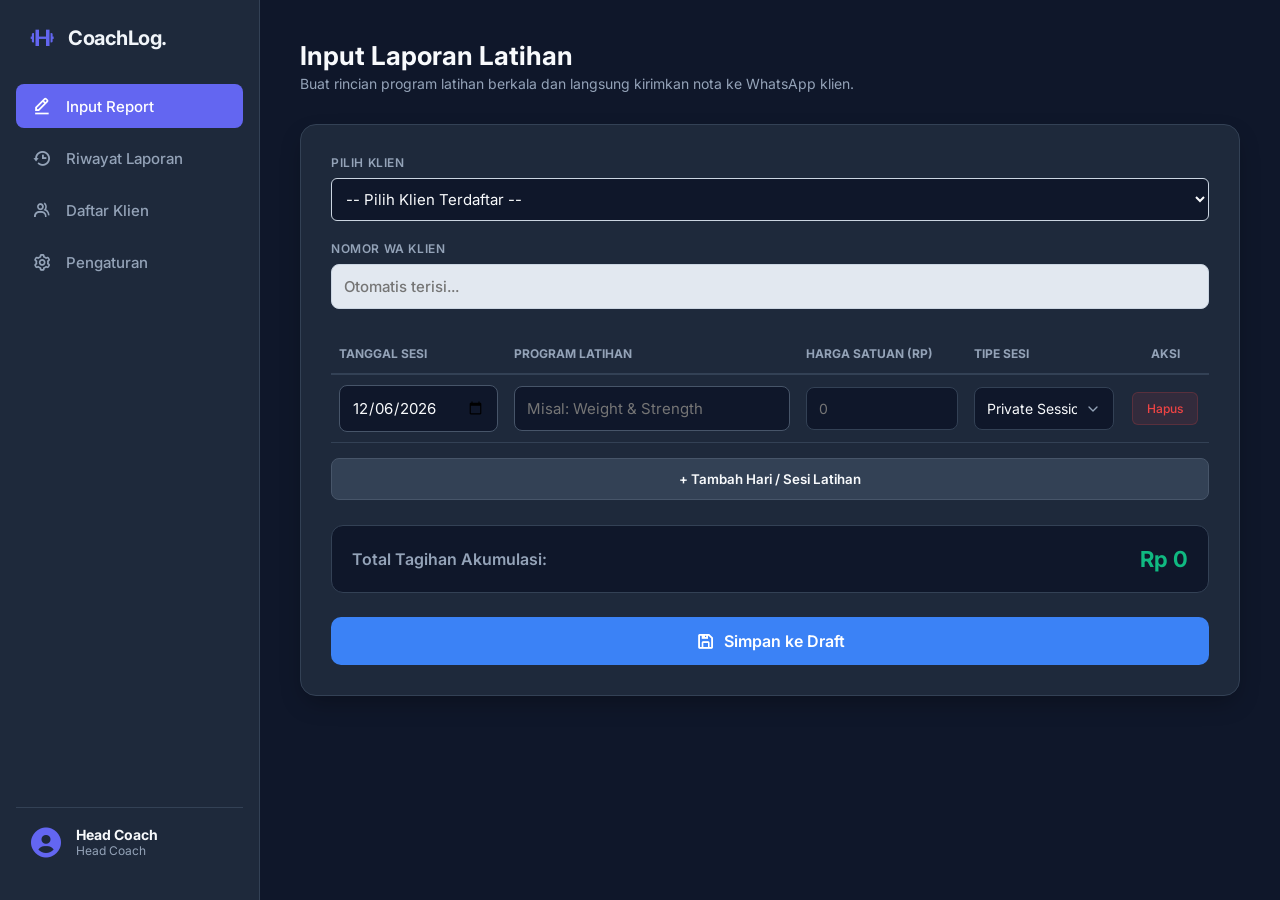
==== index.html @ 39aa190c "Add files via upload" ====
<!DOCTYPE html>
<html lang="id">
<head>
    <meta charset="UTF-8">
    <meta name="viewport" content="width=device-width, initial-scale=1.0">
    <title>Input Report — CoachLog</title>
    <link href="https://fonts.googleapis.com/css2?family=Inter:wght@400;500;600;700&display=swap" rel="stylesheet">
    <link href="https://unpkg.com/boxicons@2.1.4/css/boxicons.min.css" rel="stylesheet">
    <link rel="stylesheet" href="style.css">
</head>
<body>

    <!-- SIDEBAR NAVIGATION -->
    <div class="sidebar">
        <div>
            <div class="brand">
                <i class='bx bx-dumbbell'></i>
                <span>CoachLog.</span>
            </div>
            
            <ul class="menu-list">
                <li>
                    <a href="input.html" class="menu-item active">
                        <i class='bx bx-edit-alt'></i>
                        <span>Input Report</span>
                    </a>
                </li>
                <li>
                    <a href="riwayat.html" class="menu-item">
                        <i class='bx bx-history'></i>
                        <span>Riwayat Laporan</span>
                    </a>
                </li>
                <li>
                    <a href="klien.html" class="menu-item">
                        <i class='bx bx-group'></i>
                        <span>Daftar Klien</span>
                    </a>
                </li>
                <li>
                    <a href="pengaturan.html" class="menu-item">
                        <i class='bx bx-cog'></i>
                        <span>Pengaturan</span>
                    </a>
                </li>
            </ul>
        </div>

        <div class="user-profile">
            <i class='bx bxs-user-circle'></i>
            <div class="user-info">
                <h4>Head Coach</h4>
                <p>Internal Operator</p>
            </div>
        </div>
    </div>

    <!-- MAIN APP CONTENT -->
    <div class="main-content">
        <div class="page-header">
            <h2>Input Laporan Latihan</h2>
            <p>Buat rincian program latihan berkala dan langsung kirimkan nota ke WhatsApp klien.</p>
        </div>
        <div class="panel">

            <!-- Tambahkan ini tepat di bawah <div class="panel"> -->
<input type="hidden" id="edit-draft-id" value="">

            <div class="form-group">
    <label for="client-select">Pilih Klien</label>
    <!-- Diubah menjadi dropdown dinamis -->
    <select id="client-select" onchange="autoFillNomorWA()" style="width: 100%; padding: 10px; border-radius: 6px; border: 1px solid #cbd5e1; font-family: 'Inter', sans-serif;">
        <option value="">-- Pilih Klien Terdaftar --</option>
    </select>
</div>

<div class="form-group" style="margin-top: 15px;">
    <label for="client-phone">Nomor WA Klien</label>
    <!-- Diberikan tambahan color: #1e293b (warna teks gelap) agar terbaca jelas -->
    <input type="text" id="client-phone" placeholder="Otomatis terisi..." readonly style="background-color: #e2e8f0; color: #1e293b; font-weight: 500; cursor: not-allowed; border: 1px solid #cbd5e1;">
</div>

            <div class="table-container">
                <table class="session-table">
                    <thead>
                        <tr>
                            <th style="width: 20%;">Tanggal Sesi</th>
                            <th style="width: 35%;">Program Latihan</th>
                            <th style="width: 20%;">Harga Satuan (Rp)</th>
                            <th style="width: 15%;">Tipe Sesi</th>
                            <th style="width: 10%; text-align: center;">Aksi</th>
                        </tr>
                    </thead>
                    <tbody id="session-body">
                        <!-- Baris input data akan di-render di sini via JS -->
                    </tbody>
                </table>
            </div>

            <button type="button" class="btn-add-row" onclick="tambahBarisSesi()">+ Tambah Hari / Sesi Latihan</button>

            <div class="summary-box">
                <span style="color:#94a3b8; font-weight:600;">Total Tagihan Akumulasi:</span>
                <span class="total-price" id="total-biaya">Rp 0</span>
            </div>

            <!-- Bagian pembungkus tombol di bawah container total tagihan -->
<div class="action-buttons-container" style="margin-top: 24px;">
    <button type="button" class="btn-submit" onclick="simpanKeDaftarProgram()" style="background-color: #3b82f6; width: 100%;">
        <i class='bx bx-save' style="font-size: 20px;"></i> Simpan ke Draft
    </button>
</div>
        </div>
    </div>

    <script src="script.js"></script>
</body>
</html>
---- style.css ----
/* Reset & Base Styles */
* {
    box-sizing: border-box;
    margin: 0;
    padding: 0;
    font-family: 'Inter', sans-serif;
}

body {
    background-color: #0f172a;
    color: #f1f5f9;
    display: flex;
    min-height: 100vh;
    overflow: hidden;
}

/* SIDEBAR STYLES */
.sidebar {
    width: 260px;
    background-color: #1e293b;
    border-right: 1px solid #334155;
    display: flex;
    flex-direction: column;
    justify-content: space-between;
    padding: 24px 16px;
    transition: all 0.3s ease;
}

.brand {
    display: flex;
    align-items: center;
    gap: 12px;
    padding: 0 12px;
    margin-bottom: 32px;
}

.brand i {
    font-size: 28px;
    color: #6366f1;
}

.brand span {
    font-size: 20px;
    font-weight: 700;
    letter-spacing: -0.5px;
}

.menu-list {
    list-style: none;
    display: flex;
    flex-direction: column;
    gap: 8px;
}

.menu-item {
    display: flex;
    align-items: center;
    gap: 14px;
    padding: 12px 16px;
    color: #94a3b8;
    text-decoration: none;
    border-radius: 8px;
    font-weight: 500;
    font-size: 15px;
    cursor: pointer;
    transition: all 0.2s ease;
}

.menu-item:hover, .menu-item.active {
    color: #f8fafc;
    background-color: #334155;
}

.menu-item.active {
    background-color: #6366f1;
    color: white;
}

.menu-item i {
    font-size: 20px;
}

.user-profile {
    display: flex;
    align-items: center;
    gap: 12px;
    padding: 16px 12px;
    border-top: 1px solid #334155;
    margin-top: auto;
}

.user-profile i {
    font-size: 36px;
    color: #6366f1;
}

.user-info h4 {
    font-size: 14px;
    color: #f8fafc;
}

.user-info p {
    font-size: 12px;
    color: #94a3b8;
}

/* MAIN CONTENT STYLES */
.main-content {
    flex: 1;
    padding: 40px;
    overflow-y: auto;
    height: 100vh;
}

.page-header {
    margin-bottom: 32px;
}

.page-header h2 {
    font-size: 26px;
    font-weight: 700;
    color: #f8fafc;
}

.page-header p {
    color: #94a3b8;
    font-size: 14px;
    margin-top: 4px;
}

/* CARD PANEL CONTAINER */
.panel {
    background-color: #1e293b;
    border: 1px solid #334155;
    border-radius: 16px;
    padding: 30px;
    box-shadow: 0 10px 25px -5px rgba(0, 0, 0, 0.3);
}

/* FORM LOGIC */
.form-group { 
    margin-bottom: 20px; 
}

.form-row { 
    display: flex; 
    gap: 15px; 
}

.form-row .form-group { 
    flex: 1; 
}

label { 
    display: block; 
    font-size: 12px; 
    font-weight: 600; 
    color: #94a3b8; 
    text-transform: uppercase; 
    margin-bottom: 8px; 
    letter-spacing: 0.05em; 
}

input[type="text"], input[type="tel"], input[type="date"], select {
    width: 100%; 
    padding: 12px; 
    border: 1px solid #475569; 
    border-radius: 8px; 
    font-size: 15px; 
    color: #f8fafc; 
    background-color: #0f172a; 
    outline: none;
}

input:focus, select:focus { 
    border-color: #6366f1; 
}

/* SESSION TABLE */
.table-container { 
    margin-top: 25px; 
    overflow-x: auto; 
}

.session-table { 
    width: 100%; 
    border-collapse: collapse; 
    text-align: left; 
}

.session-table th { 
    font-size: 12px; 
    text-transform: uppercase; 
    color: #94a3b8; 
    padding: 12px 8px; 
    border-bottom: 2px solid #334155; 
}

.session-table td { 
    padding: 10px 8px; 
    border-bottom: 1px solid #334155; 
    vertical-align: middle; 
}

/* BUTTONS */
.btn-add-row { 
    background-color: #334155; 
    color: #f8fafc; 
    border: 1px solid #475569; 
    padding: 12px; 
    border-radius: 8px; 
    cursor: pointer; 
    width: 100%; 
    margin-top: 15px; 
    font-weight: 600; 
    transition: background 0.2s; 
}

.btn-add-row:hover { 
    background-color: #475569; 
}

.btn-delete { 
    background-color: #ef4444; 
    color: white; 
    border: none; 
    padding: 8px 12px; 
    border-radius: 6px; 
    cursor: pointer; 
    font-weight: 600; 
    font-size: 13px; 
    display: inline-flex; 
    align-items: center; 
    gap: 4px; 
}

.btn-delete:hover { 
    background-color: #dc2626; 
}

.btn-delete-sm { 
    background-color: rgba(239, 68, 68, 0.2); 
    color: #f87171; 
    border: 1px solid rgba(239, 68, 68, 0.4); 
    padding: 6px 10px; 
    border-radius: 6px; 
    cursor: pointer; 
    font-size: 12px; 
    font-weight: 500; 
    transition: all 0.2s; 
}

.btn-delete-sm:hover { 
    background-color: #ef4444; 
    color: white; 
}

.summary-box { 
    margin-top: 25px; 
    padding: 20px; 
    background-color: #0f172a; 
    border-radius: 12px; 
    border: 1px solid #334155; 
    display: flex; 
    justify-content: space-between; 
    align-items: center; 
}

.total-price { 
    font-size: 22px; 
    font-weight: 700; 
    color: #10b981; 
}

.btn-submit { 
    display: flex; 
    justify-content: center; 
    align-items: center; 
    gap: 8px; 
    width: 100%; 
    background-color: #25d366; 
    color: white; 
    border: none; 
    padding: 14px; 
    font-size: 16px; 
    font-weight: 600; 
    border-radius: 8px; 
    cursor: pointer; 
    margin-top: 20px; 
}

.btn-submit:hover { 
    background-color: #20ba5a; 
}

/* DATA TABLE (Untuk Halaman Riwayat & Klien) */
.data-table { 
    width: 100%; 
    border-collapse: collapse; 
    margin-top: 15px; 
}

.data-table th, .data-table td { 
    padding: 14px 16px; 
    text-align: left; 
    border-bottom: 1px solid #334155; 
    vertical-align: middle; 
}

.data-table th { 
    background-color: #0f172a; 
    color: #94a3b8; 
    font-size: 13px; 
    text-transform: uppercase; 
}

.data-table tbody tr:hover { 
    background-color: #243249; 
}

.badge { 
    padding: 4px 8px; 
    border-radius: 6px; 
    font-size: 12px; 
    font-weight: 600; 
}

.badge-success { 
    background-color: rgba(16, 185, 129, 0.2); 
    color: #10b981; 
}

/* Hiding pages initially */
.page-content { 
    display: none; 
}

.page-content.active { 
    display: block; 
}

/* ==========================================
   MODAL DETAIL STYLES
   ========================================== */
.modal {
    display: none; 
    position: fixed; 
    z-index: 1000; 
    left: 0;
    top: 0;
    width: 100%; 
    height: 100%; 
    background-color: rgba(15, 23, 42, 0.75); 
    backdrop-filter: blur(4px);
    align-items: center;
    justify-content: center;
}

/* Munculkan modal dengan display flex via class JS nanti */
.modal.show {
    display: flex;
}

.modal-content {
    background-color: #1e293b;
    border: 1px solid #334155;
    border-radius: 16px;
    width: 90%;
    max-width: 700px;
    box-shadow: 0 20px 25px -5px rgba(0, 0, 0, 0.5);
    animation: slideDown 0.3s ease-out;
    overflow: hidden;
}

@keyframes slideDown {
    from { transform: translateY(-20px); opacity: 0; }
    to { transform: translateY(0); opacity: 1; }
}

.modal-header {
    padding: 20px 24px;
    border-bottom: 1px solid #334155;
    display: flex;
    justify-content: space-between;
    align-items: center;
}

.modal-header h3 {
    font-size: 18px;
    font-weight: 700;
    color: #f8fafc;
}

.close-modal {
    color: #94a3b8;
    font-size: 28px;
    font-weight: 500;
    cursor: pointer;
    transition: color 0.2s;
}

.close-modal:hover {
    color: #f1f5f9;
}

.modal-body {
    padding: 24px;
}

.modal-meta-info {
    background-color: #0f172a;
    padding: 14px 18px;
    border-radius: 8px;
    border: 1px solid #334155;
    margin-bottom: 20px;
    display: flex;
    justify-content: space-between;
}

.modal-meta-info p {
    font-size: 14px;
    color: #cbd5e1;
}

/* Buat baris tabel riwayat utama bisa diklik */
.data-table tbody tr {
    cursor: pointer;
}

/* ==========================================
   MODAL EDIT PROGRAM STYLING (MODERN & CLEAN)
   ========================================== */

/* Overlay Latar Belakang Modal */
.modal {
    display: none; 
    position: fixed; 
    z-index: 1000; 
    left: 0;
    top: 0;
    width: 100%; 
    height: 100%; 
    background-color: rgba(15, 23, 42, 0.6); /* Backdrop agak blur/gelap transparan */
    backdrop-filter: blur(4px);
    align-items: center;
    justify-content: center;
}

/* Tampilkan Modal dengan Flexbox saat kelas .show aktif */
.modal.show {
    display: flex;
}

/* Kontainer Utama Pop-up */
.modal-content {
    background-color: #1e293b; /* Slate 800 - Senada dengan background app */
    color: #f8fafc;
    padding: 30px;
    border-radius: 16px;
    box-shadow: 0 20px 25px -5px rgba(0, 0, 0, 0.3), 0 10px 10px -5px rgba(0, 0, 0, 0.2);
    border: 1px solid #334155;
    position: relative;
    width: 90%;
    max-width: 850px;
    animation: modalFadeIn 0.3s ease-out;
}

@keyframes modalFadeIn {
    from { transform: translateY(-20px); opacity: 0; }
    to { transform: translateY(0); opacity: 1; }
}

/* Tombol Close (Silang) di Pojok Kanan Atas */
.close-btn {
    position: absolute;
    top: 20px;
    right: 20px;
    color: #94a3b8;
    font-size: 24px;
    cursor: pointer;
    transition: color 0.2s;
    line-height: 1;
}

.close-btn:hover {
    color: #ef4444; /* Berubah merah saat di-hover */
}

/* Judul dan Header Modal */
.modal-content h3 {
    margin: 0 0 8px 0;
    font-size: 20px;
    font-weight: 600;
    color: #ffffff;
}

.modal-content p {
    color: #94a3b8;
    margin: 0 0 24px 0;
    font-size: 14px;
}

.modal-content p strong {
    color: #3b82f6; /* Nama klien diberi warna aksen biru */
}

/* Styling Tabel Dinamis di Dalam Modal */
.main-table {
    width: 100%;
    border-collapse: collapse;
    margin-bottom: 16px;
}

.main-table th {
    text-align: left;
    padding: 10px 12px;
    color: #94a3b8;
    font-size: 13px;
    font-weight: 500;
    border-bottom: 2px solid #334155;
}

.main-table td {
    padding: 8px 6px;
    vertical-align: middle;
}

/* Perbaikan Input, Select, & Date di dalam Modal */
.modal-date-input,
.modal-program-name-input,
.modal-program-price-input,
.modal-type-input {
    width: 100%;
    padding: 10px 12px;
    background-color: #0f172a; /* Latar belakang input gelap (Slate 900) */
    border: 1px solid #334155;
    border-radius: 8px;
    color: #f8fafc; /* Warna teks putih/terang */
    font-size: 14px;
    outline: none;
    transition: border-color 0.2s;
    box-sizing: border-box;
}

.modal-date-input:focus,
.modal-program-name-input:focus,
.modal-program-price-input:focus,
.modal-type-input:focus {
    border-color: #3b82f6; /* Highlight biru saat fokus */
}

/* Menghilangkan spinner bawaan pada input number harga */
.modal-program-price-input::-webkit-outer-spin-button,
.modal-program-price-input::-webkit-inner-spin-button {
    -webkit-appearance: none;
    margin: 0;
}

/* Styling Tombol Aksi (+ Tambah Sesi) */
.btn-add {
    background-color: transparent;
    color: #3b82f6;
    border: 1px dashed #3b82f6;
    padding: 10px 16px;
    border-radius: 8px;
    cursor: pointer;
    font-weight: 500;
    font-size: 14px;
    transition: all 0.2s;
}

.btn-add:hover {
    background-color: rgba(59, 130, 246, 0.1);
}

/* Area Footer Modal (Total & Button Simpan) */
.total-container {
    margin-top: 20px;
    padding-top: 15px;
    border-top: 1px solid #334155;
}

.total-container h4 {
    margin: 0;
    font-size: 15px;
    color: #94a3b8;
}

/* Tombol Simpan Perubahan Utama */
.btn-submit {
    width: 100%;
    padding: 14px;
    background-color: #10b981; /* Hijau Emerald */
    color: #ffffff;
    border: none;
    border-radius: 10px;
    font-size: 16px;
    font-weight: 600;
    cursor: pointer;
    transition: background-color 0.2s;
    margin-top: 20px;
}

.btn-submit:hover {
    background-color: #059669;
}

/* ==========================================
   PERBAIKAN TAMPILAN HALAMAN INPUT UTAMA
   ========================================== */

/* Merapikan susunan judul kolom tabel input agar presisi */
.main-table th {
    color: #64748b; /* Abu-abu muted profesional */
    font-size: 12px;
    text-transform: uppercase;
    letter-spacing: 0.05em;
    padding-bottom: 12px;
}

/* Base style untuk semua field input di dalam tabel form utama */
.date-input,
.program-name-input,
.program-price-input,
.type-input {
    width: 100%;
    padding: 12px;
    background-color: #0f172a !important; /* Memaksa warna latar gelap Slate 900 */
    border: 1px solid #334155;
    border-radius: 8px;
    color: #f8fafc !important; /* Memaksa warna teks terang */
    font-size: 14px;
    outline: none;
    transition: all 0.2s ease;
    box-sizing: border-box;
}

/* Efek saat input mendapati focus/diklik */
.date-input:focus,
.program-name-input:focus,
.program-price-input:focus,
.type-input:focus {
    border-color: #3b82f6;
    box-shadow: 0 0 0 2px rgba(59, 130, 246, 0.2);
}

/* Sembunyikan spinner/panah naik turun bawaan browser pada input harga */
.program-price-input::-webkit-outer-spin-button,
.program-price-input::-webkit-inner-spin-button {
    -webkit-appearance: none;
    margin: 0;
}
.program-price-input {
    -moz-appearance: textfield; /* Untuk Firefox */
}

/* Perbaikan dropdown tipe sesi agar teks "Single Session" tidak terpotong */
.type-input {
    appearance: none; /* Hapus gaya bawaan OS */
    background-image: url("data:image/svg+xml;charset=UTF-8,%3Csvg xmlns='http://www.w3.org/2000/svg' viewBox='0 0 24 24' fill='none' stroke='%2394a3b8' stroke-width='2' stroke-linecap='round' stroke-linejoin='round'%3E%3Cpolyline points='6 9 12 15 18 9'%3E%3C/polyline%3E%3C/svg%3E");
    background-repeat: no-repeat;
    background-position: right 12px center;
    background-size: 16px;
    padding-right: 36px; /* Memberi ruang untuk panah custom */
    min-width: 140px; /* Mencegah teks terpotong */
}

/* Modifikasi tombol "+ Tambah Hari / Sesi Latihan" */
.btn-add-session-main {
    width: 100%;
    padding: 14px;
    background-color: rgba(51, 65, 85, 0.5);
    border: 1px dashed #475569;
    color: #94a3b8;
    border-radius: 8px;
    font-weight: 500;
    cursor: pointer;
    transition: all 0.2s;
}

.btn-add-session-main:hover {
    background-color: rgba(59, 130, 246, 0.1);
    border-color: #3b82f6;
    color: #3b82f6;
}

/* Tombol Hapus Baris Sesi kecil */
.btn-delete-sm {
    background-color: rgba(239, 68, 68, 0.1);
    color: #ef4444;
    border: 1px solid rgba(239, 68, 68, 0.2);
    padding: 8px 14px;
    border-radius: 6px;
    cursor: pointer;
    font-weight: 500;
    transition: all 0.2s;
}

.btn-delete-sm:hover {
    background-color: #ef4444;
    color: #ffffff;
}

/* Efek Hover Tombol Aksi di Modal Preview */
.btn-action-wa:hover {
    background-color: #1ebd59 !important;
    transform: translateY(-1px);
    box-shadow: 0 4px 12px rgba(37, 211, 102, 0.2);
}

.btn-action-approve:hover {
    background-color: #059669 !important;
    transform: translateY(-1px);
    box-shadow: 0 4px 12px rgba(16, 185, 129, 0.2);
}

.btn-action-wa, .btn-action-approve {
    transition: all 0.2s ease;
}

/* =======================================================
   📱 KODE MOBILE - TRANSFORMASI NAVIGASI ATAS HORIZONTAL
   Aman 100% Tanpa Mengubah Struktur HTML & Script JS PC
   ======================================================= */
@media (max-width: 768px) {

    /* --- 1. PENGAMAN HEDER & TATA LETAK UTAMA --- */
    body {
        font-size: 14px;
        background-color: #0f172a; 
        overflow-x: hidden; /* Mencegah drama layar geser kanan-kiri */
        padding-top: 60px; /* Beri ruang agar konten tidak tertutup navigasi atas */
    }

    .container {
        width: 100% !important;
        max-width: 480px; 
        margin: 0 auto;
        padding: 16px;
        box-sizing: border-box;
    }

    /* Hilangkan margin kiri PC, buat konten utama memenuhi layar HP */
    .main-content {
        margin-left: 0 !important;
        width: 100% !important;
        padding: 10px 0 !important;
    }

    /* --- 2. TRANSFORMATION SIDEBAR MENJADI NAVATAS HORIZONTAL --- */
    .sidebar {
        position: fixed !important;
        top: 0 !important;
        left: 0 !important;
        width: 100% !important;
        height: 60px !important; /* Tinggi tipis bar atas */
        background-color: #1e293b !important;
        z-index: 99999 !important;
        box-shadow: 0 4px 6px -1px rgba(0, 0, 0, 0.2);
        padding: 0 10px !important;
        box-sizing: border-box;
        
        /* Ubah arah susunan dari atas-bawah menjadi kiri-kanan */
        display: flex !important;
        flex-direction: row !important;
        align-items: center !important;
        justify-content:开; /* Biarkan menu berjejer alami */
    }

    /* Sembunyikan Logo/Brand & Profil User di HP agar space bar atas maksimal untuk Menu */
    .sidebar .brand,
    .sidebar .user-profile,
    .sidebar .profile-section,
    .sidebar [class*="profile"],
    .sidebar [class*="user"] {
        display: none !important;
    }

    /* Pembungkus daftar menu di dalam sidebar (biasanya berupa <ul> atau <div>) */
    .sidebar ul, .sidebar .nav-links, .sidebar .menu-items {
        display: flex !important;
        flex-direction: row !important; /* Berjejer ke samping */
        width: 100% !important;
        height: 100% !important;
        margin: 0 !important;
        padding: 0 !important;
        align-items: center !important;
        gap: 8px !important;
        
        /* Kunci Utama: Mengaktifkan geser samping (Scroll Horizontal) via jempol */
        overflow-x: auto !important;
        white-space: nowrap !important;
        -webkit-overflow-scrolling: touch; /* Scroll halus di Safari iPhone */
    }

    /* Hilangkan scrollbar bawaan browser agar bar navigasi atas terlihat estetik */
    .sidebar ul::-webkit-scrollbar, 
    .sidebar .nav-links::-webkit-scrollbar {
        display: none !important;
    }

    /* Merapikan item tombol menu di dalam navigasi atas */
    .sidebar ul li, .sidebar a {
        display: inline-block !important;
        padding: 8px 14px !important;
        font-size: 13px !important;
        border-radius: 8px !important;
        white-space: nowrap !important; /* Cegah teks menu terlipat ke bawah */
    }

    /* Matikan tombol hamburger bawaan uji coba mobile sebelumnya agar tidak mengganggu */
    .menu-toggle-btn {
        display: none !important;
    }

    /* --- 3. TEKUK FORM UTAMA (PILIH KLIEN & NOMOR WA) --- */
    .form-group-row, .form-row {
        display: flex !important;
        flex-direction: column !important; /* Lipat menjadi atas-bawah */
        gap: 12px !important;
    }

    .form-group-row .form-group, .form-row .form-group {
        width: 100% !important; /* Lebar penuh yang ergonomis */
    }

    /* Optimasi area sentuh kolom input */
    input, select, textarea {
        width: 100% !important;
        height: 48px !important; 
        font-size: 15px !important; /* Anti auto-zoom otomatis di iPhone */
        border-radius: 12px !important;
    }

    /* --- 4. TRANSOFORMASI TABEL INPUT SESI MENJADI BLOK KARTU VERTIKAL --- */
    .table-container {
        border: none !important;
        background: transparent !important;
        padding: 0 !important;
        margin-top: 25px;
        overflow-x: visible !important; /* Matikan scroll horizontal tabel */
    }

    /* Paksa elemen tabel murni berperilaku seperti block layout */
    .session-table, .main-table,
    .session-table tbody, .main-table tbody {
        display: block !important;
        width: 100% !important;
    }

    /* Sembunyikan header teks PC karena merusak estetika kartu vertikal */
    .session-table thead, .main-table thead {
        display: none !important;
    }

    /* Setiap baris (TR) berubah wujud menjadi Kotak Kartu gelap premium */
    .session-table tbody tr, .main-table tbody tr {
        display: flex !important;
        flex-direction: column !important; /* Input berbaris vertikal ke bawah */
        background-color: #1e293b !important;
        border: 1px solid #334155 !important;
        border-radius: 16px !important;
        padding: 16px !important;
        margin-bottom: 16px !important;
        gap: 10px !important; /* Jarak renggang antar input di dalam kartu */
    }

    /* Kolom input (TD) melebar penuh secara mandiri */
    .session-table tbody td, .main-table tbody td {
        display: block !important;
        width: 100% !important;
        padding: 0 !important;
        border: none !important;
    }

    /* Tombol Hapus Sesi dibuat memanjang penuh di dasar kartu */
    .session-table tbody td button, 
    .main-table tbody td button {
        width: 100% !important;
        height: 44px !important;
        margin-top: 4px;
    }

    /* --- 5. ADJUSTMENT TOMBOL DRAFT & TOTAL BOX --- */
    .btn-add-session, 
    .btn-submit-draft, 
    .total-box {
        width: 100% !important;
        margin-left: 0 !important;
        margin-right: 0 !important;
        border-radius: 12px !important;
        height: 50px !important;
    }
}
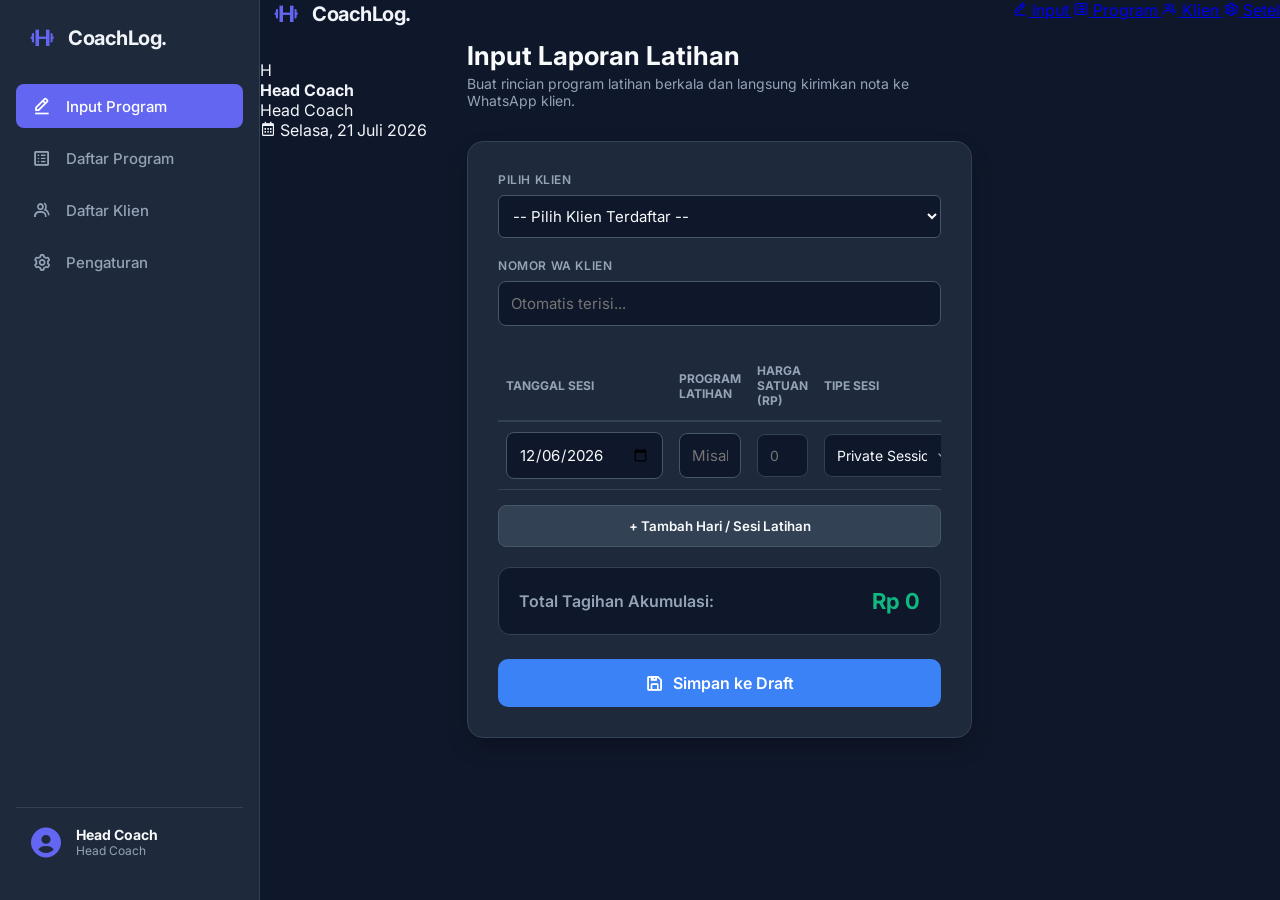
==== commit 8b202700: "Update index.html" ====
--- a/index.html
+++ b/index.html
@@ -9,8 +9,7 @@
     <link rel="stylesheet" href="style.css">
 </head>
 <body>
-
-    <!-- SIDEBAR NAVIGATION -->
+    <!-- SIDEBAR NAVIGATION (Desktop Only) -->
     <div class="sidebar">
         <div>
             <div class="brand">
@@ -20,15 +19,15 @@
             
             <ul class="menu-list">
                 <li>
-                    <a href="input.html" class="menu-item active">
+                    <a href="index.html" class="menu-item active">
                         <i class='bx bx-edit-alt'></i>
-                        <span>Input Report</span>
+                        <span>Input Program</span>
                     </a>
                 </li>
                 <li>
                     <a href="riwayat.html" class="menu-item">
-                        <i class='bx bx-history'></i>
-                        <span>Riwayat Laporan</span>
+                        <i class='bx bx-spreadsheet'></i>
+                        <span>Daftar Program</span>
                     </a>
                 </li>
                 <li>
@@ -55,40 +54,66 @@
         </div>
     </div>
 
+   <!-- MOBILE HEADER (Gaya Card Kontras - Tanpa Lonceng & Semarang) -->
+    <header class="mobile-header">
+        <!-- Bar Atas: Brand -->
+        <div class="mobile-header-top">
+            <div class="brand">
+                <i class='bx bx-dumbbell'></i>
+                <span>CoachLog.</span>
+            </div>
+        </div>
+
+        <!-- Bar Profil & Waktu -->
+        <div class="mobile-profile-section">
+            <div class="profile-avatar" id="mobile-avatar-initial">
+                H
+            </div>
+            <div class="profile-text">
+                <h4 id="mobile-user-name">Head Coach</h4>
+                <p id="mobile-user-role">Head Coach</p>
+            </div>
+            <div class="mobile-date-box">
+                <i class='bx bx-calendar'></i>
+                <span id="mobile-current-date">Selasa, 21 Juli 2026</span>
+            </div>
+        </div>
+    </header>
+
     <!-- MAIN APP CONTENT -->
-    <div class="main-content">
-        <div class="page-header">
-            <h2>Input Laporan Latihan</h2>
-            <p>Buat rincian program latihan berkala dan langsung kirimkan nota ke WhatsApp klien.</p>
+    <div class="main-content">    
+        <div class="page-header" style="display: flex; justify-content: space-between; align-items: center;">
+            <div>
+                <h2>Input Laporan Latihan</h2>
+                <p>Buat rincian program latihan berkala dan langsung kirimkan nota ke WhatsApp klien.</p>
+            </div>
         </div>
-        <div class="panel">
 
-            <!-- Tambahkan ini tepat di bawah <div class="panel"> -->
-<input type="hidden" id="edit-draft-id" value="">
+        <!-- Kotak input (.panel) -->
+        <div class="panel" style="width: 100% !important; max-width: none !important; box-sizing: border-box;">
+            <input type="hidden" id="edit-draft-id" value="">
 
             <div class="form-group">
-    <label for="client-select">Pilih Klien</label>
-    <!-- Diubah menjadi dropdown dinamis -->
-    <select id="client-select" onchange="autoFillNomorWA()" style="width: 100%; padding: 10px; border-radius: 6px; border: 1px solid #cbd5e1; font-family: 'Inter', sans-serif;">
-        <option value="">-- Pilih Klien Terdaftar --</option>
-    </select>
-</div>
+                <label for="client-select">PILIH KLIEN</label>
+                <select id="client-select" onchange="autoFillNomorWA()" style="width: 100%; padding: 10px; border-radius: 6px; font-family: 'Inter', sans-serif;">
+                    <option value="">-- Pilih Klien Terdaftar --</option>
+                </select>
+            </div>
 
-<div class="form-group" style="margin-top: 15px;">
-    <label for="client-phone">Nomor WA Klien</label>
-    <!-- Diberikan tambahan color: #1e293b (warna teks gelap) agar terbaca jelas -->
-    <input type="text" id="client-phone" placeholder="Otomatis terisi..." readonly style="background-color: #e2e8f0; color: #1e293b; font-weight: 500; cursor: not-allowed; border: 1px solid #cbd5e1;">
-</div>
+            <div class="form-group" style="margin-top: 15px;">
+                <label for="client-phone">NOMOR WA KLIEN</label>
+                <input type="text" id="client-phone" placeholder="Otomatis terisi..." readonly style="cursor: not-allowed; width: 100%;">
+            </div>
 
-            <div class="table-container">
-                <table class="session-table">
+            <div class="table-container" style="width: 100%; overflow-x: auto; margin-top: 25px;">
+                <table class="session-table" style="width: 100%; border-collapse: collapse;">
                     <thead>
                         <tr>
-                            <th style="width: 20%;">Tanggal Sesi</th>
-                            <th style="width: 35%;">Program Latihan</th>
-                            <th style="width: 20%;">Harga Satuan (Rp)</th>
-                            <th style="width: 15%;">Tipe Sesi</th>
-                            <th style="width: 10%; text-align: center;">Aksi</th>
+                            <th style="width: 18%;">TANGGAL SESI</th>
+                            <th style="width: 42%;">PROGRAM LATIHAN</th>
+                            <th style="width: 18%;">HARGA SATUAN (RP)</th>
+                            <th style="width: 14%;">TIPE SESI</th>
+                            <th style="width: 8%; text-align: center;">AKSI</th>
                         </tr>
                     </thead>
                     <tbody id="session-body">
@@ -97,22 +122,41 @@
                 </table>
             </div>
 
-            <button type="button" class="btn-add-row" onclick="tambahBarisSesi()">+ Tambah Hari / Sesi Latihan</button>
+            <button type="button" class="btn-add-row" onclick="tambahBarisSesi()" style="width: 100%; margin-top: 15px;">+ Tambah Hari / Sesi Latihan</button>
 
-            <div class="summary-box">
+            <div class="summary-box" style="margin-top: 20px;">
                 <span style="color:#94a3b8; font-weight:600;">Total Tagihan Akumulasi:</span>
                 <span class="total-price" id="total-biaya">Rp 0</span>
             </div>
 
-            <!-- Bagian pembungkus tombol di bawah container total tagihan -->
-<div class="action-buttons-container" style="margin-top: 24px;">
-    <button type="button" class="btn-submit" onclick="simpanKeDaftarProgram()" style="background-color: #3b82f6; width: 100%;">
-        <i class='bx bx-save' style="font-size: 20px;"></i> Simpan ke Draft
-    </button>
-</div>
+            <div class="form-submit-area" style="margin-top: 24px; width: 100% !important; display: block !important;">
+                <button type="button" class="btn-submit" onclick="simpanKeDaftarProgram()" style="background-color: #3b82f6; width: 100% !important; display: flex !important;">
+                    <i class='bx bx-save' style="font-size: 20px;"></i> Simpan ke Draft
+                </button>
+            </div>
         </div>
     </div>
 
+<!-- BOTTOM NAVIGATION (Hanya Tampil di Mobile) -->
+    <nav class="bottom-nav">
+        <a href="index.html" class="bottom-nav-item active">
+            <i class='bx bx-edit-alt'></i>
+            <span>Input</span>
+        </a>
+        <a href="riwayat.html" class="bottom-nav-item">
+            <i class='bx bx-spreadsheet'></i>
+            <span>Program</span>
+        </a>
+        <a href="klien.html" class="bottom-nav-item">
+            <i class='bx bx-group'></i>
+            <span>Klien</span>
+        </a>
+        <a href="pengaturan.html" class="bottom-nav-item">
+            <i class='bx bx-cog'></i>
+            <span>Setel</span>
+        </a>
+    </nav>
+
     <script src="script.js"></script>
 </body>
-</html>+</html>
--- a/style.css
+++ b/style.css
@@ -719,153 +719,93 @@
 }
 
 /* =======================================================
-   📱 KODE MOBILE - TRANSFORMASI NAVIGASI ATAS HORIZONTAL
-   Aman 100% Tanpa Mengubah Struktur HTML & Script JS PC
+   📱 KODE MOBILE PRESISI & PROPORSIONAL (SISTEM LACI)
+   Aman 100% Tanpa Merusak Fungsi Script / HTML Bawaan PC
    ======================================================= */
 @media (max-width: 768px) {
 
-    /* --- 1. PENGAMAN HEDER & TATA LETAK UTAMA --- */
+    /* --- 1. PENGAMAN HALAMAN & SPACING (Beri Jarak Agar Tidak Mepet) --- */
     body {
         font-size: 14px;
         background-color: #0f172a; 
-        overflow-x: hidden; /* Mencegah drama layar geser kanan-kiri */
-        padding-top: 60px; /* Beri ruang agar konten tidak tertutup navigasi atas */
-    }
-
+        overflow-x: hidden; /* Cegah layar geser kanan-kiri */
+    }
+
+    /* Container utama diberi padding kiri-kanan yang pas agar tidak menempel ke pinggir HP */
     .container {
         width: 100% !important;
-        max-width: 480px; 
-        margin: 0 auto;
-        padding: 16px;
+        max-width: 100% !important;
+        padding: 0 20px !important;
         box-sizing: border-box;
     }
 
-    /* Hilangkan margin kiri PC, buat konten utama memenuhi layar HP */
+    /* Konten utama digeser sedikit ke bawah agar tidak tertutup tombol hamburger */
     .main-content {
         margin-left: 0 !important;
         width: 100% !important;
-        padding: 10px 0 !important;
-    }
-
-    /* --- 2. TRANSFORMATION SIDEBAR MENJADI NAVATAS HORIZONTAL --- */
-    .sidebar {
-        position: fixed !important;
-        top: 0 !important;
-        left: 0 !important;
-        width: 100% !important;
-        height: 60px !important; /* Tinggi tipis bar atas */
-        background-color: #1e293b !important;
-        z-index: 99999 !important;
-        box-shadow: 0 4px 6px -1px rgba(0, 0, 0, 0.2);
-        padding: 0 10px !important;
-        box-sizing: border-box;
-        
-        /* Ubah arah susunan dari atas-bawah menjadi kiri-kanan */
-        display: flex !important;
-        flex-direction: row !important;
-        align-items: center !important;
-        justify-content:开; /* Biarkan menu berjejer alami */
-    }
-
-    /* Sembunyikan Logo/Brand & Profil User di HP agar space bar atas maksimal untuk Menu */
-    .sidebar .brand,
-    .sidebar .user-profile,
-    .sidebar .profile-section,
-    .sidebar [class*="profile"],
-    .sidebar [class*="user"] {
-        display: none !important;
-    }
-
-    /* Pembungkus daftar menu di dalam sidebar (biasanya berupa <ul> atau <div>) */
-    .sidebar ul, .sidebar .nav-links, .sidebar .menu-items {
-        display: flex !important;
-        flex-direction: row !important; /* Berjejer ke samping */
-        width: 100% !important;
-        height: 100% !important;
-        margin: 0 !important;
-        padding: 0 !important;
-        align-items: center !important;
-        gap: 8px !important;
-        
-        /* Kunci Utama: Mengaktifkan geser samping (Scroll Horizontal) via jempol */
-        overflow-x: auto !important;
-        white-space: nowrap !important;
-        -webkit-overflow-scrolling: touch; /* Scroll halus di Safari iPhone */
-    }
-
-    /* Hilangkan scrollbar bawaan browser agar bar navigasi atas terlihat estetik */
-    .sidebar ul::-webkit-scrollbar, 
-    .sidebar .nav-links::-webkit-scrollbar {
-        display: none !important;
-    }
-
-    /* Merapikan item tombol menu di dalam navigasi atas */
-    .sidebar ul li, .sidebar a {
-        display: inline-block !important;
-        padding: 8px 14px !important;
-        font-size: 13px !important;
-        border-radius: 8px !important;
-        white-space: nowrap !important; /* Cegah teks menu terlipat ke bawah */
-    }
-
-    /* Matikan tombol hamburger bawaan uji coba mobile sebelumnya agar tidak mengganggu */
-    .menu-toggle-btn {
-        display: none !important;
-    }
-
-    /* --- 3. TEKUK FORM UTAMA (PILIH KLIEN & NOMOR WA) --- */
+        padding: 80px 0 20px 0 !important;
+    }
+
+    /* --- 2. PERBAIKAN FORM UTAMA (KLIEN & WA) --- */
     .form-group-row, .form-row {
         display: flex !important;
-        flex-direction: column !important; /* Lipat menjadi atas-bawah */
-        gap: 12px !important;
+        flex-direction: column !important;
+        gap: 16px !important;
     }
 
     .form-group-row .form-group, .form-row .form-group {
-        width: 100% !important; /* Lebar penuh yang ergonomis */
-    }
-
-    /* Optimasi area sentuh kolom input */
+        width: 100% !important;
+    }
+
+    /* Ukuran Input yang Proporsional (Tinggi standar 44px, tidak terlalu raksasa) */
     input, select, textarea {
         width: 100% !important;
-        height: 48px !important; 
-        font-size: 15px !important; /* Anti auto-zoom otomatis di iPhone */
-        border-radius: 12px !important;
-    }
-
-    /* --- 4. TRANSOFORMASI TABEL INPUT SESI MENJADI BLOK KARTU VERTIKAL --- */
+        height: 44px !important; 
+        font-size: 15px !important; 
+        border-radius: 10px !important;
+        padding: 0 12px !important;
+        box-sizing: border-box;
+    }
+
+    textarea {
+        height: auto !important;
+        min-height: 90px !important;
+        padding: 10px 12px !important;
+    }
+
+    /* --- 3. TABEL INPUT SESI (DITEKUK JADI KARTU DENGAN FLEXBOX AMAN) --- */
     .table-container {
         border: none !important;
         background: transparent !important;
         padding: 0 !important;
-        margin-top: 25px;
-        overflow-x: visible !important; /* Matikan scroll horizontal tabel */
-    }
-
-    /* Paksa elemen tabel murni berperilaku seperti block layout */
+        margin-top: 20px;
+        overflow-x: visible !important;
+    }
+
     .session-table, .main-table,
     .session-table tbody, .main-table tbody {
         display: block !important;
         width: 100% !important;
     }
 
-    /* Sembunyikan header teks PC karena merusak estetika kartu vertikal */
+    /* Sembunyikan header tabel PC */
     .session-table thead, .main-table thead {
         display: none !important;
     }
 
-    /* Setiap baris (TR) berubah wujud menjadi Kotak Kartu gelap premium */
+    /* Setiap baris (TR) menjelma jadi kartu yang memiliki jarak (margin-bottom) */
     .session-table tbody tr, .main-table tbody tr {
         display: flex !important;
-        flex-direction: column !important; /* Input berbaris vertikal ke bawah */
+        flex-direction: column !important;
         background-color: #1e293b !important;
         border: 1px solid #334155 !important;
-        border-radius: 16px !important;
+        border-radius: 14px !important;
         padding: 16px !important;
-        margin-bottom: 16px !important;
-        gap: 10px !important; /* Jarak renggang antar input di dalam kartu */
-    }
-
-    /* Kolom input (TD) melebar penuh secara mandiri */
+        margin-bottom: 20px !important;
+        gap: 12px !important;
+    }
+
+    /* Kolom input (TD) melebar penuh secara natural */
     .session-table tbody td, .main-table tbody td {
         display: block !important;
         width: 100% !important;
@@ -873,22 +813,87 @@
         border: none !important;
     }
 
-    /* Tombol Hapus Sesi dibuat memanjang penuh di dasar kartu */
+    /* Tombol Hapus Sesi di dalam kartu */
     .session-table tbody td button, 
     .main-table tbody td button {
         width: 100% !important;
-        height: 44px !important;
+        height: 42px !important;
         margin-top: 4px;
-    }
-
-    /* --- 5. ADJUSTMENT TOMBOL DRAFT & TOTAL BOX --- */
+        border-radius: 8px !important;
+    }
+
+    /* --- 4. TOMBOL-TOMBOL UTAMA --- */
     .btn-add-session, 
     .btn-submit-draft, 
     .total-box {
         width: 100% !important;
         margin-left: 0 !important;
         margin-right: 0 !important;
-        border-radius: 12px !important;
-        height: 50px !important;
-    }
-}+        border-radius: 10px !important;
+        height: 46px !important;
+    }
+
+    /* --- 5. SISTEM SIDEBAR LACI DYNAMIC (ANTI LAYAR KOSONG & POTONG) --- */
+    
+    /* Tombol Hamburger diposisikan manis di pojok kiri atas */
+    .menu-toggle-btn {
+        display: block !important;
+        position: fixed !important;
+        top: 16px;
+        left: 20px;
+        font-size: 22px;
+        background: none;
+        border: none;
+        color: #ffffff;
+        cursor: pointer;
+        z-index: 10001 !important;
+    }
+
+    /* Sembunyikan text logo/brand bawaan PC di laci HP agar tidak tabrakan */
+    .sidebar .brand {
+        display: none !important;
+    }
+
+    /* Laci Menu Samping */
+    .sidebar {
+        position: fixed !important;
+        top: 0;
+        left: -280px; /* Sembunyikan total ke kiri luar layar */
+        width: 260px;
+        height: 100dvh !important; /* Mengikuti tinggi layar HP secara dinamis */
+        background-color: #1e293b !important;
+        z-index: 99999 !important;
+        transition: left 0.3s ease-in-out;
+        box-shadow: 5px 0 15px rgba(0, 0, 0, 0.4);
+        padding: 30px 20px !important;
+        box-sizing: border-box;
+        
+        /* Flexbox vertikal untuk mengunci profil user di paling bawah */
+        display: flex !important;
+        flex-direction: column !important;
+        justify-content: space-between !important; 
+        overflow-y: auto !important; /* Laci bisa di-scroll mandiri jika menu penuh */
+    }
+
+    /* Ketika class .active dipicu oleh script saat hamburger diklik */
+    .sidebar.active {
+        left: 0 !important;
+    }
+
+    /* Overlay Gelap di belakang laci menu */
+    .sidebar-overlay {
+        display: none;
+        position: fixed;
+        top: 0;
+        left: 0;
+        width: 100vw;
+        height: 100vh;
+        background: rgba(15, 23, 42, 0.7);
+        backdrop-filter: blur(3px);
+        z-index: 99998 !important;
+    }
+
+    .sidebar-overlay.active {
+        display: block;
+    }
+}
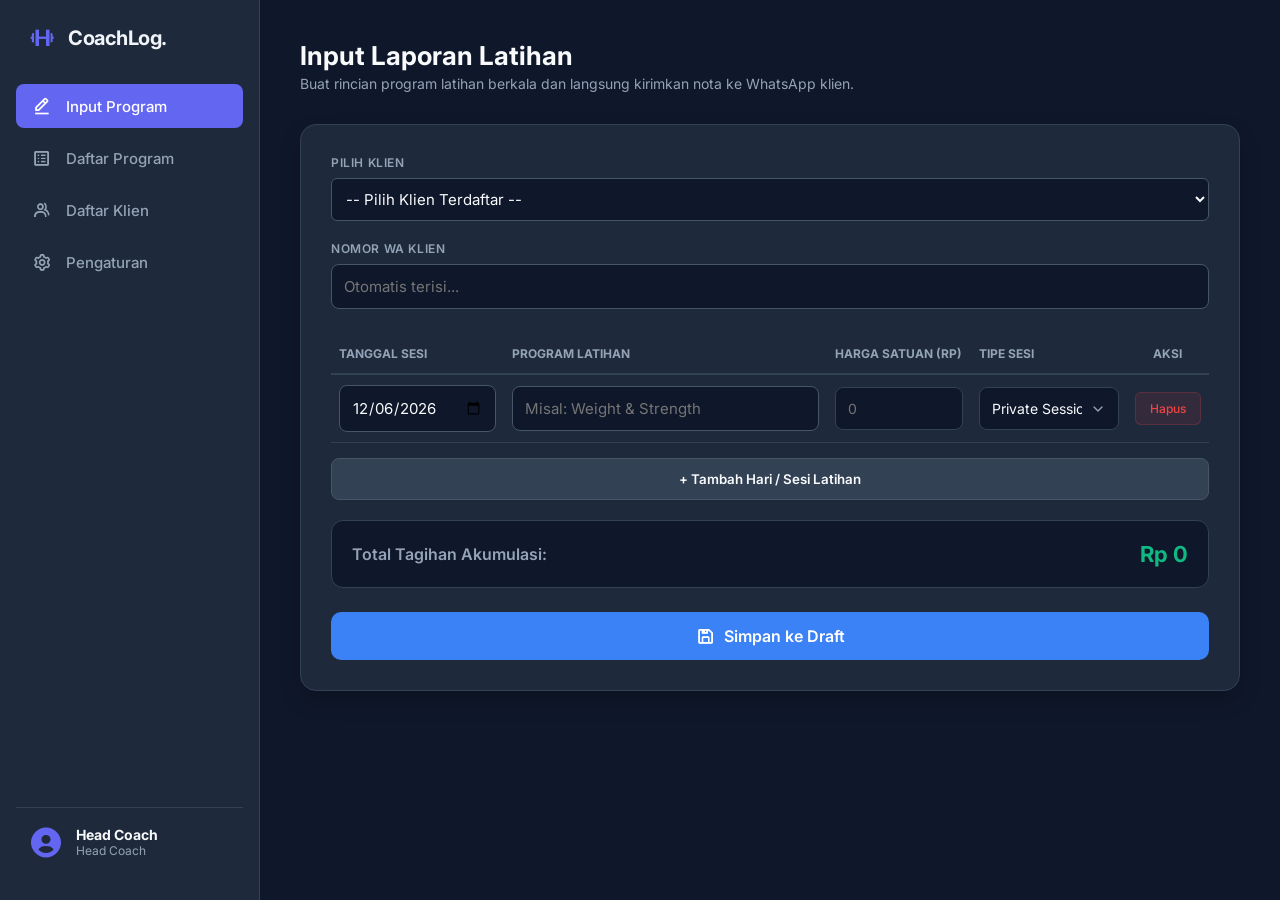
==== commit 6538ac8e: "Update index.html" ====
--- a/index.html
+++ b/index.html
@@ -55,30 +55,31 @@
     </div>
 
    <!-- MOBILE HEADER (Gaya Card Kontras - Tanpa Lonceng & Semarang) -->
-    <header class="mobile-header">
-        <!-- Bar Atas: Brand -->
-        <div class="mobile-header-top">
-            <div class="brand">
-                <i class='bx bx-dumbbell'></i>
-                <span>CoachLog.</span>
-            </div>
+<header class="mobile-header">
+    <!-- Bar Atas: Brand / Nama Gym -->
+    <div class="mobile-header-top">
+        <div class="brand">
+            <i class='bx bx-dumbbell'></i>
+            <!-- 🎯 Ditambahkan ID mobile-gym-name di sini -->
+            <span id="mobile-gym-name" class="gym-name-display">CoachLog.</span>
         </div>
+    </div>
 
-        <!-- Bar Profil & Waktu -->
-        <div class="mobile-profile-section">
-            <div class="profile-avatar" id="mobile-avatar-initial">
-                H
-            </div>
-            <div class="profile-text">
-                <h4 id="mobile-user-name">Head Coach</h4>
-                <p id="mobile-user-role">Head Coach</p>
-            </div>
-            <div class="mobile-date-box">
-                <i class='bx bx-calendar'></i>
-                <span id="mobile-current-date">Selasa, 21 Juli 2026</span>
-            </div>
+    <!-- Bar Profil & Waktu -->
+    <div class="mobile-profile-section">
+        <div class="profile-avatar" id="mobile-avatar-initial">
+            H
         </div>
-    </header>
+        <div class="profile-text">
+            <h4 id="mobile-user-name" class="user-name-display">Head Coach</h4>
+            <p id="mobile-user-role" class="user-role-display">Head Coach</p>
+        </div>
+        <div class="mobile-date-box">
+            <i class='bx bx-calendar'></i>
+            <span id="mobile-current-date">Selasa, 21 Juli 2026</span>
+        </div>
+    </div>
+</header>
 
     <!-- MAIN APP CONTENT -->
     <div class="main-content">    
--- a/style.css
+++ b/style.css
@@ -105,13 +105,15 @@
 }
 
 /* MAIN CONTENT STYLES */
+/* MAIN CONTENT STYLES */
 .main-content {
     flex: 1;
     padding: 40px;
     overflow-y: auto;
+    overflow-x: hidden; /* 🌟 KUNCI UTAMA: Memaksa browser memotong elemen yang bocor ke kanan */
     height: 100vh;
-}
-
+    min-width: 0;       /* 🌟 KUNCI KEDUA: Memaksa flexbox untuk bisa menyusut secara fleksibel */
+}
 .page-header {
     margin-bottom: 32px;
 }
@@ -650,8 +652,11 @@
     -webkit-appearance: none;
     margin: 0;
 }
+
 .program-price-input {
+    -webkit-appearance: none; /* Untuk Chrome, Safari, Edge */
     -moz-appearance: textfield; /* Untuk Firefox */
+    appearance: textfield; /* Standard property untuk menghilangkan warning VS Code */
 }
 
 /* Perbaikan dropdown tipe sesi agar teks "Single Session" tidak terpotong */
@@ -718,182 +723,453 @@
     transition: all 0.2s ease;
 }
 
-/* =======================================================
-   📱 KODE MOBILE PRESISI & PROPORSIONAL (SISTEM LACI)
-   Aman 100% Tanpa Merusak Fungsi Script / HTML Bawaan PC
-   ======================================================= */
-@media (max-width: 768px) {
-
-    /* --- 1. PENGAMAN HALAMAN & SPACING (Beri Jarak Agar Tidak Mepet) --- */
+/* Sembunyikan scrollbar untuk Chrome, Safari, dan Opera */
+.main-content::-webkit-scrollbar {
+    display: none;
+}
+
+/* Sembunyikan scrollbar untuk IE, Edge, dan Firefox */
+.main-content {
+    -ms-overflow-style: none;  /* IE and Edge */
+    scrollbar-width: none;  /* Firefox */
+}
+
+/* ==========================================================================
+   FORCE LOCK VIEWPORT (Taruh di paling bawah file style.css)
+   ========================================================================== */
+html, body {
+    max-width: 100% !important;
+    overflow-x: hidden !important;
+    width: 100% !important;
+}
+
+.main-content {
+    max-width: 100% !important;
+    overflow-x: hidden !important;
+}
+
+/* Sembunyikan paksa tombol hamburger jika tidak sengaja muncul di versi desktop */
+.hamburger-menu-btn {
+    display: none !important;
+    visibility: hidden !important;
+}
+
+/* ==========================================================================
+   📱 MOBILE STYLING — KONTRAS HEADER, CARD SHEET & FULL OPTIMIZED MOBILE
+   ========================================================================== */
+
+.mobile-header, .bottom-nav {
+    display: none;
+}
+
+@media screen and (max-width: 768px) {
+
+    /* 1. Base Layout Setup */
     body {
-        font-size: 14px;
-        background-color: #0f172a; 
-        overflow-x: hidden; /* Cegah layar geser kanan-kiri */
-    }
-
-    /* Container utama diberi padding kiri-kanan yang pas agar tidak menempel ke pinggir HP */
-    .container {
-        width: 100% !important;
-        max-width: 100% !important;
-        padding: 0 20px !important;
-        box-sizing: border-box;
-    }
-
-    /* Konten utama digeser sedikit ke bawah agar tidak tertutup tombol hamburger */
+        display: flex !important;
+        flex-direction: column !important;
+        background-color: #090d16 !important;
+        margin: 0 !important;
+        padding: 0 !important;
+        overflow-x: hidden !important;
+        font-size: 13px !important;
+    }
+
+    /* 2. Sembunyikan Sidebar Desktop Total */
+    .sidebar, .mobile-sidebar-overlay, .mobile-hamburger-btn {
+        display: none !important;
+    }
+
+    /* 3. Header Mobile Kontras Utama */
+    .mobile-header {
+        display: flex !important;
+        flex-direction: column;
+        background-color: #090d16;
+        padding: 20px 20px 32px 20px;
+        color: #ffffff;
+    }
+
+    .mobile-header-top {
+        display: flex;
+        justify-content: space-between;
+        align-items: center;
+        margin-bottom: 18px;
+    }
+
+    .mobile-header-top .brand {
+        display: flex;
+        align-items: center;
+        gap: 8px;
+    }
+
+    .mobile-header-top .brand i {
+        font-size: 26px;
+        color: #6366f1;
+    }
+
+    .mobile-header-top .brand span {
+        font-size: 19px;
+        font-weight: 700;
+        color: #ffffff;
+        letter-spacing: -0.5px;
+    }
+
+    .mobile-profile-section {
+        display: flex;
+        align-items: center;
+        gap: 14px;
+        position: relative;
+    }
+
+    .profile-avatar {
+        width: 48px;
+        height: 48px;
+        background: linear-gradient(135deg, #e11d48, #be123c);
+        border: 2px solid rgba(255, 255, 255, 0.2);
+        border-radius: 50%;
+        display: flex;
+        align-items: center;
+        justify-content: center;
+        font-size: 18px;
+        font-weight: 700;
+        color: #ffffff;
+        box-shadow: 0 4px 10px rgba(225, 29, 72, 0.3);
+        flex-shrink: 0;
+    }
+
+    .profile-text {
+        flex-grow: 1;
+    }
+
+    .profile-text h4 {
+        font-size: 16px;
+        font-weight: 700;
+        color: #f8fafc;
+        margin: 0 0 2px 0;
+    }
+
+    .profile-text p {
+        font-size: 12px;
+        font-weight: 500;
+        color: #6366f1;
+        margin: 0;
+    }
+
+    .mobile-date-box {
+        display: flex;
+        align-items: center;
+        gap: 5px;
+        background-color: rgba(255, 255, 255, 0.06);
+        border: 1px solid rgba(255, 255, 255, 0.1);
+        padding: 6px 10px;
+        border-radius: 20px;
+        font-size: 11px;
+        color: #94a3b8;
+    }
+
+    .mobile-date-box i {
+        color: #6366f1;
+    }
+
+    /* 4. MAIN CONTENT — CARD SHEET CONTAINER */
     .main-content {
         margin-left: 0 !important;
         width: 100% !important;
-        padding: 80px 0 20px 0 !important;
-    }
-
-    /* --- 2. PERBAIKAN FORM UTAMA (KLIEN & WA) --- */
-    .form-group-row, .form-row {
+        background-color: #1e293b !important;
+        border-top-left-radius: 24px !important;
+        border-top-right-radius: 24px !important;
+        padding: 16px 12px 90px 12px !important;
+        margin-top: -12px !important;
+        min-height: calc(100vh - 160px);
+        box-shadow: 0 -10px 25px rgba(0, 0, 0, 0.5);
+        box-sizing: border-box !important;
+    }
+
+    /* 🚀 HERO HEADER CARD MOBILE (Pengganti Teks Polos yang Bentrok) */
+    .page-header, 
+    .content-header,
+    .main-content > header,
+    .main-content > div:first-child {
+        background: linear-gradient(135deg, #0f172a 0%, #1e293b 100%) !important;
+        border: 1px solid #334155 !important;
+        border-radius: 14px !important;
+        padding: 14px 14px 16px 14px !important;
+        margin-bottom: 14px !important;
+        box-shadow: 0 4px 12px rgba(0, 0, 0, 0.25) !important;
+        
         display: flex !important;
         flex-direction: column !important;
-        gap: 16px !important;
-    }
-
-    .form-group-row .form-group, .form-row .form-group {
-        width: 100% !important;
-    }
-
-    /* Ukuran Input yang Proporsional (Tinggi standar 44px, tidak terlalu raksasa) */
-    input, select, textarea {
-        width: 100% !important;
-        height: 44px !important; 
-        font-size: 15px !important; 
-        border-radius: 10px !important;
+        align-items: stretch !important;
+        justify-content: flex-start !important;
+        gap: 8px !important;
+        width: 100% !important;
+        box-sizing: border-box !important;
+        position: relative !important;
+    }
+
+    .page-header-text,
+    .header-title-container,
+    .page-header > div:first-child {
+        width: 100% !important;
+        display: block !important;
+    }
+
+    /* Judul Halaman Mobile */
+    .main-content h1, 
+    .main-content h2,
+    .page-title,
+    .content-title {
+        font-size: 17px !important;
+        font-weight: 800 !important;
+        color: #ffffff !important;
+        margin: 0 0 4px 0 !important;
+        line-height: 1.25 !important;
+        letter-spacing: -0.3px !important;
+        display: block !important;
+        width: 100% !important;
+    }
+
+    /* Deskripsi Subtitle */
+    .main-content p,
+    .page-subtitle,
+    .content-subtitle,
+    .page-header p {
+        font-size: 11px !important;
+        line-height: 1.45 !important;
+        color: #94a3b8 !important;
+        margin: 0 !important;
+        display: block !important;
+        width: 100% !important;
+        white-space: normal !important;
+    }
+
+    /* Tombol Aksi Kanan (misal: + Tambah Klien / Hapus Semua) */
+    .page-header .btn,
+    .page-header button,
+    .content-header .btn,
+    .content-header button,
+    .header-action-btn {
+        position: static !important;
+        float: none !important;
+        width: 100% !important;
+        height: 38px !important;
+        margin-top: 6px !important;
+        display: flex !important;
+        align-items: center !important;
+        justify-content: center !important;
+        gap: 6px !important;
+        font-size: 12px !important;
+        font-weight: 700 !important;
+        border-radius: 8px !important;
+        box-shadow: 0 2px 6px rgba(0,0,0,0.2) !important;
+    }
+
+    /* 5. FORM INPUT UTAMA & DROPDOWN */
+    .panel {
+        background-color: #0f172a !important;
+        border: 1px solid #334155 !important;
+        border-radius: 12px !important;
+        padding: 14px !important;
+        margin-top: 10px !important;
+        box-shadow: 0 4px 10px rgba(0, 0, 0, 0.2) !important;
+        width: 100% !important;
+        box-sizing: border-box !important;
+        position: relative !important;
+        overflow: hidden !important;
+    }
+
+    .form-group {
+        margin-bottom: 12px !important;
+        width: 100% !important;
+    }
+
+    .form-group label, label {
+        display: block !important;
+        font-size: 11px !important;
+        font-weight: 700 !important;
+        color: #94a3b8 !important;
+        margin-bottom: 5px !important;
+        letter-spacing: 0.5px;
+        text-transform: uppercase;
+    }
+
+    /* Input & Textarea */
+    .form-group input, 
+    input, textarea {
+        width: 100% !important;
+        max-width: 100% !important;
+        height: 40px !important; 
+        font-size: 13px !important; 
+        border-radius: 8px !important;
         padding: 0 12px !important;
-        box-sizing: border-box;
-    }
-
-    textarea {
-        height: auto !important;
-        min-height: 90px !important;
-        padding: 10px 12px !important;
-    }
-
-    /* --- 3. TABEL INPUT SESI (DITEKUK JADI KARTU DENGAN FLEXBOX AMAN) --- */
+        background-color: #1e293b !important;
+        border: 1px solid #334155 !important;
+        color: #ffffff !important;
+        box-sizing: border-box !important;
+    }
+
+    /* 🚨 FIX DROPDOWN/SELECT DI HP 🚨 */
+    select, .form-group select, td select {
+        display: block !important;
+        width: 100% !important;
+        max-width: 100% !important;
+        min-width: 0 !important;
+        height: 40px !important;
+        font-size: 13px !important;
+        border-radius: 8px !important;
+        padding: 0 28px 0 10px !important;
+        background-color: #1e293b !important;
+        border: 1px solid #334155 !important;
+        color: #ffffff !important;
+        box-sizing: border-box !important;
+        white-space: nowrap !important;
+        overflow: hidden !important;
+        text-overflow: ellipsis !important;
+        -webkit-appearance: none !important;
+        -moz-appearance: none !important;
+        appearance: none !important;
+        background-image: url("data:image/svg+xml;charset=UTF-8,%3csvg xmlns='http://www.w3.org/2000/svg' viewBox='0 0 24 24' fill='none' stroke='%2394a3b8' stroke-width='2' stroke-linecap='round' stroke-linejoin='round'%3e%3cpolyline points='6 9 12 15 18 9'%3e%3c/polyline%3e%3c/svg%3e") !important;
+        background-repeat: no-repeat !important;
+        background-position: right 10px center !important;
+        background-size: 16px !important;
+    }
+
+    select option {
+        font-size: 13px !important;
+        background-color: #0f172a !important;
+        color: #ffffff !important;
+        padding: 10px !important;
+        max-width: 100% !important;
+    }
+
+    /* 6. REVISI KARTU SESI (FULL WIDTH) */
     .table-container {
         border: none !important;
         background: transparent !important;
+        overflow-x: visible !important;
+        width: 100% !important;
         padding: 0 !important;
-        margin-top: 20px;
-        overflow-x: visible !important;
-    }
-
+        margin-top: 12px !important;
+    }
+
+    table, thead, tbody, th, td, tr,
     .session-table, .main-table,
     .session-table tbody, .main-table tbody {
         display: block !important;
         width: 100% !important;
-    }
-
-    /* Sembunyikan header tabel PC */
-    .session-table thead, .main-table thead {
+        box-sizing: border-box !important;
+    }
+
+    thead, .session-table thead, .main-table thead {
         display: none !important;
     }
 
-    /* Setiap baris (TR) menjelma jadi kartu yang memiliki jarak (margin-bottom) */
-    .session-table tbody tr, .main-table tbody tr {
+    tbody tr, .session-table tbody tr, .main-table tbody tr {
         display: flex !important;
         flex-direction: column !important;
+        background-color: #0f172a !important;
+        border: 1px solid #334155 !important;
+        border-radius: 12px !important;
+        padding: 12px !important;
+        margin-bottom: 12px !important;
+        gap: 10px !important;
+        box-shadow: 0 4px 10px rgba(0, 0, 0, 0.2);
+    }
+
+    td, .session-table tbody td, .main-table tbody td {
+        display: block !important;
+        width: 100% !important;
+        padding: 0 !important;
+        border: none !important;
+        text-align: left !important;
+    }
+
+    td input,
+    .session-table tbody td input {
+        width: 100% !important;
+        height: 38px !important;
+        font-size: 13px !important;
         background-color: #1e293b !important;
         border: 1px solid #334155 !important;
-        border-radius: 14px !important;
-        padding: 16px !important;
-        margin-bottom: 20px !important;
-        gap: 12px !important;
-    }
-
-    /* Kolom input (TD) melebar penuh secara natural */
-    .session-table tbody td, .main-table tbody td {
-        display: block !important;
-        width: 100% !important;
-        padding: 0 !important;
-        border: none !important;
-    }
-
-    /* Tombol Hapus Sesi di dalam kartu */
-    .session-table tbody td button, 
-    .main-table tbody td button {
+        color: #ffffff !important;
+        border-radius: 6px !important;
+        padding: 0 10px !important;
+        box-sizing: border-box !important;
+    }
+
+    td:last-child, .session-table tbody td:last-child {
+        display: flex !important;
+        justify-content: flex-end !important;
+        margin-top: 4px !important;
+    }
+
+    td:last-child button, .btn-delete, .btn-danger {
+        height: 34px !important;
+        padding: 0 16px !important;
+        font-size: 12px !important;
+        border-radius: 6px !important;
+    }
+
+    /* 7. Summary Box & Button Utama */
+    .summary-box, .total-box {
+        display: flex !important;
+        justify-content: space-between !important;
+        align-items: center !important;
+        background-color: #0f172a !important;
+        padding: 12px 14px !important;
+        border-radius: 10px !important;
+        border: 1px solid #334155 !important;
+        margin-top: 10px !important;
+        height: 48px !important;
+        box-sizing: border-box !important;
+    }
+
+    .btn-add-row, .btn-submit, .btn-add-session, .btn-submit-draft {
         width: 100% !important;
         height: 42px !important;
-        margin-top: 4px;
+        padding: 0 12px !important;
         border-radius: 8px !important;
-    }
-
-    /* --- 4. TOMBOL-TOMBOL UTAMA --- */
-    .btn-add-session, 
-    .btn-submit-draft, 
-    .total-box {
-        width: 100% !important;
-        margin-left: 0 !important;
-        margin-right: 0 !important;
-        border-radius: 10px !important;
-        height: 46px !important;
-    }
-
-    /* --- 5. SISTEM SIDEBAR LACI DYNAMIC (ANTI LAYAR KOSONG & POTONG) --- */
-    
-    /* Tombol Hamburger diposisikan manis di pojok kiri atas */
-    .menu-toggle-btn {
-        display: block !important;
-        position: fixed !important;
-        top: 16px;
-        left: 20px;
+        font-size: 13px !important;
+        font-weight: 600 !important;
+        display: flex !important;
+        align-items: center !important;
+        justify-content: center !important;
+        margin: 10px 0 0 0 !important;
+        box-sizing: border-box !important;
+    }
+
+    /* 8. Bottom Navigation Bar */
+    .bottom-nav {
+        display: flex !important;
+        position: fixed;
+        bottom: 0;
+        left: 0;
+        right: 0;
+        height: 65px;
+        background-color: #090d16;
+        border-top: 1px solid #1e293b;
+        justify-content: space-around;
+        align-items: center;
+        z-index: 9999;
+    }
+
+    .bottom-nav-item {
+        display: flex;
+        flex-direction: column;
+        align-items: center;
+        color: #64748b;
+        font-size: 11px;
+        text-decoration: none;
+        gap: 3px;
+        width: 25%;
+    }
+
+    .bottom-nav-item i {
         font-size: 22px;
-        background: none;
-        border: none;
-        color: #ffffff;
-        cursor: pointer;
-        z-index: 10001 !important;
-    }
-
-    /* Sembunyikan text logo/brand bawaan PC di laci HP agar tidak tabrakan */
-    .sidebar .brand {
-        display: none !important;
-    }
-
-    /* Laci Menu Samping */
-    .sidebar {
-        position: fixed !important;
-        top: 0;
-        left: -280px; /* Sembunyikan total ke kiri luar layar */
-        width: 260px;
-        height: 100dvh !important; /* Mengikuti tinggi layar HP secara dinamis */
-        background-color: #1e293b !important;
-        z-index: 99999 !important;
-        transition: left 0.3s ease-in-out;
-        box-shadow: 5px 0 15px rgba(0, 0, 0, 0.4);
-        padding: 30px 20px !important;
-        box-sizing: border-box;
-        
-        /* Flexbox vertikal untuk mengunci profil user di paling bawah */
-        display: flex !important;
-        flex-direction: column !important;
-        justify-content: space-between !important; 
-        overflow-y: auto !important; /* Laci bisa di-scroll mandiri jika menu penuh */
-    }
-
-    /* Ketika class .active dipicu oleh script saat hamburger diklik */
-    .sidebar.active {
-        left: 0 !important;
-    }
-
-    /* Overlay Gelap di belakang laci menu */
-    .sidebar-overlay {
-        display: none;
-        position: fixed;
-        top: 0;
-        left: 0;
-        width: 100vw;
-        height: 100vh;
-        background: rgba(15, 23, 42, 0.7);
-        backdrop-filter: blur(3px);
-        z-index: 99998 !important;
-    }
-
-    .sidebar-overlay.active {
-        display: block;
-    }
-}
+    }
+
+    .bottom-nav-item.active {
+        color: #6366f1;
+        font-weight: 600;
+    }
+}
